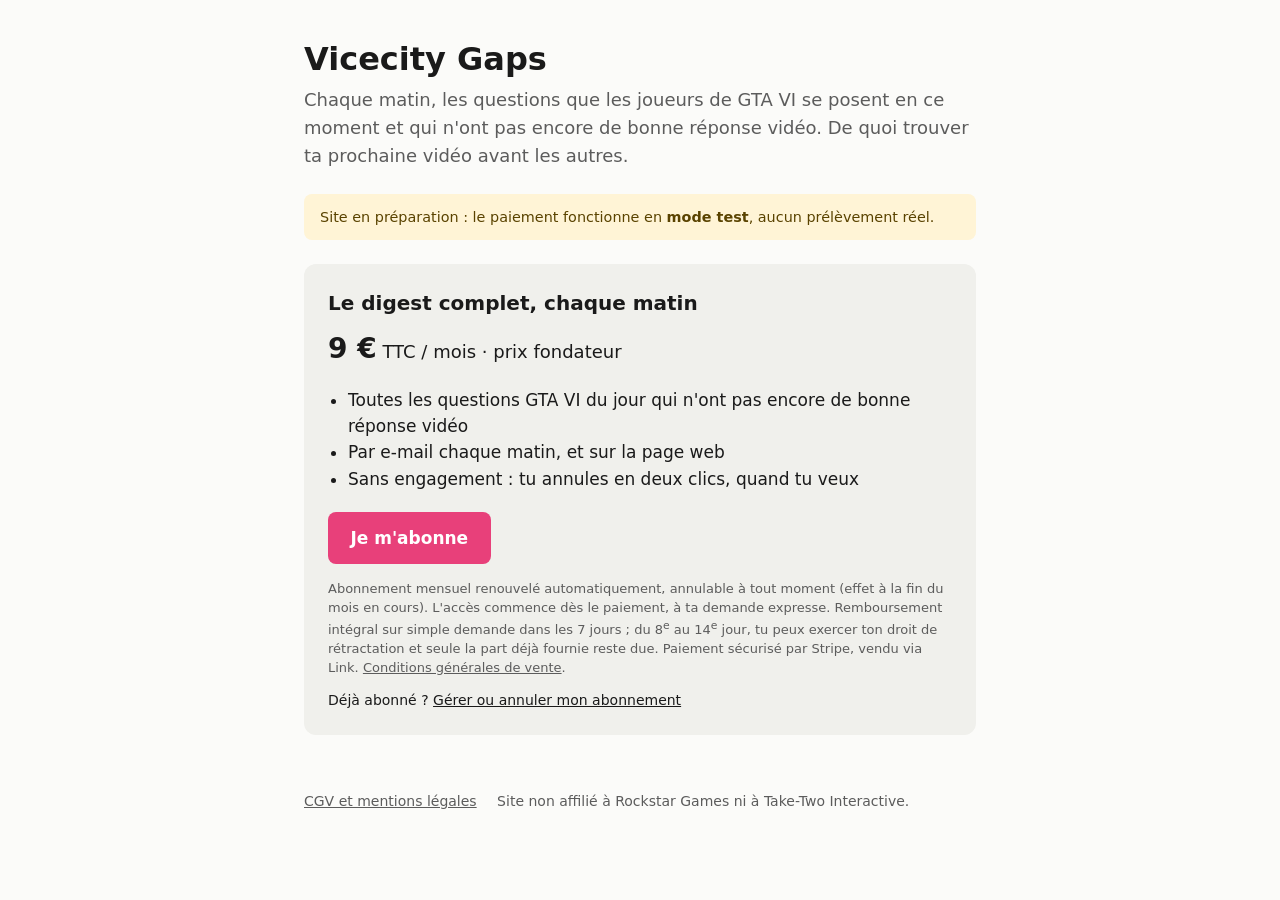
==== docs/index.html @ 2a0a2f89 "Site initial : page d'abonnement et CGV" ====
<!doctype html>
<html lang="fr">
<head>
  <meta charset="utf-8">
  <meta name="viewport" content="width=device-width, initial-scale=1">
  <title>Vicecity Gaps</title>
  <meta name="description" content="Chaque matin, les questions que les joueurs de GTA VI posent et qui n'ont pas encore de bonne réponse vidéo.">
  <link rel="stylesheet" href="style.css">
</head>
<body>
  <header>
    <h1>Vicecity Gaps</h1>
    <p class="lead">Chaque matin, les questions que les joueurs de GTA&nbsp;VI se posent en ce moment et qui n'ont pas encore de bonne réponse vidéo. De quoi trouver ta prochaine vidéo avant les autres.</p>
  </header>

  <main>
    <p class="banner">Site en préparation : le paiement fonctionne en <strong>mode test</strong>, aucun prélèvement réel.</p>

    <section class="card" aria-labelledby="sub-title">
      <h2 id="sub-title" style="margin-top:0">Le digest complet, chaque matin</h2>
      <p class="price"><strong>9&nbsp;€</strong> TTC / mois · prix fondateur</p>
      <ul>
        <li>Toutes les questions GTA&nbsp;VI du jour qui n'ont pas encore de bonne réponse vidéo</li>
        <li>Par e-mail chaque matin, et sur la page web</li>
        <li>Sans engagement : tu annules en deux clics, quand tu veux</li>
      </ul>

      <!-- MODE TEST : remplacer par le Payment Link live -->
      <a class="cta" href="https://buy.stripe.com/test_00w14n9B74Sp6Cu3BE8ww00" rel="noopener">Je m'abonne</a>

      <p class="legal">
        Abonnement mensuel renouvelé automatiquement, annulable à tout moment (effet à la fin du mois en cours).
        L'accès commence dès le paiement, à ta demande expresse.
        Remboursement intégral sur simple demande dans les 7&nbsp;jours ; du 8<sup>e</sup> au 14<sup>e</sup>&nbsp;jour,
        tu peux exercer ton droit de rétractation et seule la part déjà fournie reste due.
        Paiement sécurisé par Stripe, vendu via Link.
        <a href="cgv.html">Conditions générales de vente</a>.
      </p>

      <!-- MODE TEST : remplacer par le lien de connexion live du portail -->
      <p class="manage">Déjà abonné ? <a href="https://billing.stripe.com/p/login/test_00w14n9B74Sp6Cu3BE8ww00" rel="noopener">Gérer ou annuler mon abonnement</a></p>
    </section>
  </main>

  <footer>
    <a href="cgv.html">CGV et mentions légales</a>
    <span>Site non affilié à Rockstar Games ni à Take-Two Interactive.</span>
  </footer>
</body>
</html>
---- docs/style.css ----
:root {
  --bg: #fbfbf9;
  --fg: #1a1a1a;
  --muted: #5c5c5c;
  --card: #f0f0ec;
  --accent: #e8407a;
  --accent-fg: #ffffff;
  --warn-bg: #fff4d6;
  --warn-fg: #5a4300;
  color-scheme: light dark;
}
@media (prefers-color-scheme: dark) {
  :root {
    --bg: #141416;
    --fg: #f2f2f2;
    --muted: #a8a8ad;
    --card: #1f1f22;
    --warn-bg: #3a3012;
    --warn-fg: #f5e2a8;
  }
}
* { box-sizing: border-box; }
body {
  margin: 0;
  background: var(--bg);
  color: var(--fg);
  font: 17px/1.55 system-ui, -apple-system, "Segoe UI", Roboto, sans-serif;
}
main, header, footer { max-width: 44rem; margin: 0 auto; padding: 0 16px; }
header { padding-top: 2.5rem; }
h1 { font-size: 2rem; line-height: 1.2; margin: 0 0 .5rem; }
h2 { font-size: 1.25rem; margin: 2rem 0 .5rem; }
a { color: inherit; }
.lead { font-size: 1.125rem; color: var(--muted); margin: 0 0 1.5rem; }
.card { background: var(--card); border-radius: 12px; padding: 1.5rem; margin: 1.5rem 0; }
.price { margin: 0 0 1rem; font-size: 1.125rem; }
.price strong { font-size: 1.75rem; }
.card ul { margin: 0 0 1.25rem; padding-left: 1.25rem; }
.cta {
  display: inline-block;
  padding: .8rem 1.4rem;
  border-radius: 8px;
  background: var(--accent);
  color: var(--accent-fg);
  font-weight: 700;
  text-decoration: none;
}
.cta:focus-visible { outline: 3px solid var(--fg); outline-offset: 2px; }
.legal { margin: 1rem 0 0; font-size: .8125rem; line-height: 1.45; color: var(--muted); }
.manage { margin: .75rem 0 0; font-size: .875rem; }
.banner { background: var(--warn-bg); color: var(--warn-fg); border-radius: 8px; padding: .75rem 1rem; font-size: .9rem; }
.todo { background: var(--warn-bg); color: var(--warn-fg); padding: 0 .25em; border-radius: 3px; }
blockquote { margin: 1rem 0; padding: .75rem 1rem; border-left: 3px solid var(--muted); background: var(--card); }
footer { padding: 2rem 16px 3rem; font-size: .875rem; color: var(--muted); }
footer a { margin-right: 1rem; }
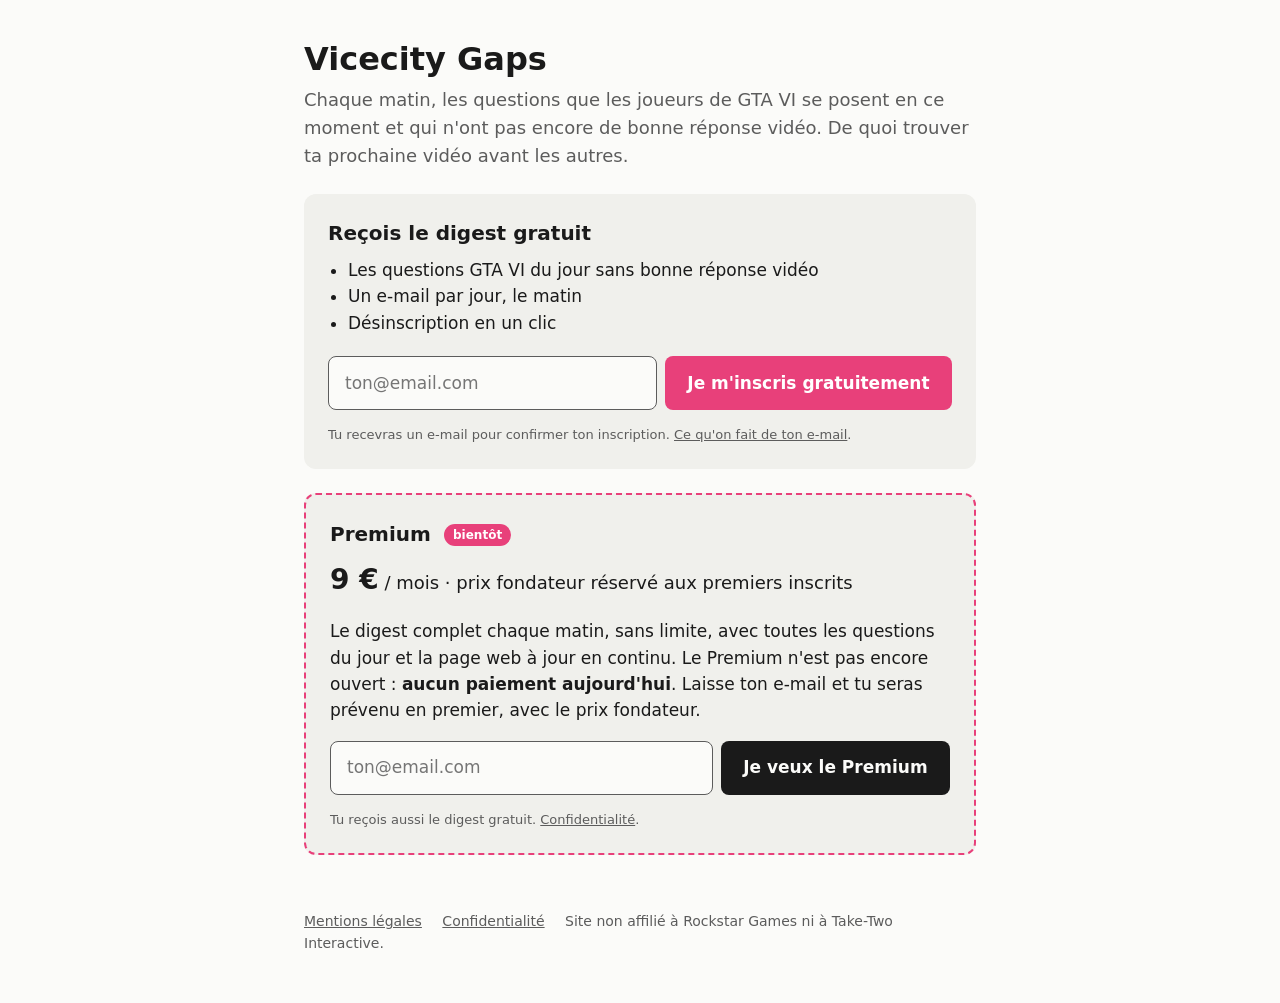
==== commit d43fa780: "Mode gratuit : inscription Buttondown, liste d'attente Premium, mentions légales et confidentialité" ====
--- a/docs/index.html
+++ b/docs/index.html
@@ -4,7 +4,9 @@
   <meta charset="utf-8">
   <meta name="viewport" content="width=device-width, initial-scale=1">
   <title>Vicecity Gaps</title>
-  <meta name="description" content="Chaque matin, les questions que les joueurs de GTA VI posent et qui n'ont pas encore de bonne réponse vidéo.">
+  <meta name="description" content="Chaque matin, les questions que les joueurs de GTA VI posent et qui n'ont pas encore de bonne réponse vidéo. Gratuit.">
+  <meta property="og:title" content="Vicecity Gaps">
+  <meta property="og:description" content="Chaque matin, les questions GTA VI qui n'ont pas encore de bonne réponse vidéo. Gratuit.">
   <link rel="stylesheet" href="style.css">
 </head>
 <body>
@@ -14,37 +16,80 @@
   </header>
 
   <main>
-    <p class="banner">Site en préparation : le paiement fonctionne en <strong>mode test</strong>, aucun prélèvement réel.</p>
+    <!--
+      Formulaires Buttondown : remplacer BUTTONDOWN_USERNAME par l'identifiant de la newsletter
+      (sed -i '' 's/BUTTONDOWN_USERNAME/<id>/g' docs/index.html).
+      Les tags src:… et camp:… viennent des paramètres utm_source / utm_campaign des liens d'ads (voir script en bas).
+    -->
+    <section class="card" aria-labelledby="free-title">
+      <h2 id="free-title" style="margin-top:0">Reçois le digest gratuit</h2>
+      <ul>
+        <li>Les questions GTA&nbsp;VI du jour sans bonne réponse vidéo</li>
+        <li>Un e-mail par jour, le matin</li>
+        <li>Désinscription en un clic</li>
+      </ul>
+      <form class="signup" action="https://buttondown.com/api/emails/embed-subscribe/BUTTONDOWN_USERNAME" method="post">
+        <label for="free-email" class="sr-only">Ton adresse e-mail</label>
+        <input id="free-email" type="email" name="email" required autocomplete="email" placeholder="ton@email.com">
+        <input type="hidden" name="tag" value="free">
+        <input type="hidden" name="embed" value="1">
+        <button class="cta" type="submit">Je m'inscris gratuitement</button>
+      </form>
+      <p class="legal">Tu recevras un e-mail pour confirmer ton inscription. <a href="confidentialite.html">Ce qu'on fait de ton e-mail</a>.</p>
+    </section>
 
-    <section class="card" aria-labelledby="sub-title">
-      <h2 id="sub-title" style="margin-top:0">Le digest complet, chaque matin</h2>
-      <p class="price"><strong>9&nbsp;€</strong> TTC / mois · prix fondateur</p>
-      <ul>
-        <li>Toutes les questions GTA&nbsp;VI du jour qui n'ont pas encore de bonne réponse vidéo</li>
-        <li>Par e-mail chaque matin, et sur la page web</li>
-        <li>Sans engagement : tu annules en deux clics, quand tu veux</li>
-      </ul>
-
-      <!-- MODE TEST : remplacer par le Payment Link live -->
-      <a class="cta" href="https://buy.stripe.com/test_00w14n9B74Sp6Cu3BE8ww00" rel="noopener">Je m'abonne</a>
-
-      <p class="legal">
-        Abonnement mensuel renouvelé automatiquement, annulable à tout moment (effet à la fin du mois en cours).
-        L'accès commence dès le paiement, à ta demande expresse.
-        Remboursement intégral sur simple demande dans les 7&nbsp;jours ; du 8<sup>e</sup> au 14<sup>e</sup>&nbsp;jour,
-        tu peux exercer ton droit de rétractation et seule la part déjà fournie reste due.
-        Paiement sécurisé par Stripe, vendu via Link.
-        <a href="cgv.html">Conditions générales de vente</a>.
-      </p>
-
-      <!-- MODE TEST : remplacer par le lien de connexion live du portail -->
-      <p class="manage">Déjà abonné ? <a href="https://billing.stripe.com/p/login/test_00w14n9B74Sp6Cu3BE8ww00" rel="noopener">Gérer ou annuler mon abonnement</a></p>
+    <section class="card card-premium" aria-labelledby="premium-title">
+      <h2 id="premium-title" style="margin-top:0">Premium <span class="pill">bientôt</span></h2>
+      <p class="price"><strong>9&nbsp;€</strong> / mois · prix fondateur réservé aux premiers inscrits</p>
+      <p>Le digest complet chaque matin, sans limite, avec toutes les questions du jour et la page web à jour en continu. Le Premium n'est pas encore ouvert : <strong>aucun paiement aujourd'hui</strong>. Laisse ton e-mail et tu seras prévenu en premier, avec le prix fondateur.</p>
+      <form class="signup" action="https://buttondown.com/api/emails/embed-subscribe/BUTTONDOWN_USERNAME" method="post">
+        <label for="premium-email" class="sr-only">Ton adresse e-mail</label>
+        <input id="premium-email" type="email" name="email" required autocomplete="email" placeholder="ton@email.com">
+        <input type="hidden" name="tag" value="premium-waitlist">
+        <input type="hidden" name="embed" value="1">
+        <button class="cta cta-secondary" type="submit">Je veux le Premium</button>
+      </form>
+      <p class="legal">Tu reçois aussi le digest gratuit. <a href="confidentialite.html">Confidentialité</a>.</p>
     </section>
   </main>
 
   <footer>
-    <a href="cgv.html">CGV et mentions légales</a>
+    <a href="mentions-legales.html">Mentions légales</a>
+    <a href="confidentialite.html">Confidentialité</a>
     <span>Site non affilié à Rockstar Games ni à Take-Two Interactive.</span>
   </footer>
+
+  <script>
+    // Attribution des ads sans cookie ni pixel : utm_source / utm_campaign → tags Buttondown.
+    (function () {
+      var clean = function (v) {
+        return String(v || "").toLowerCase().replace(/[^a-z0-9_-]/g, "").slice(0, 40);
+      };
+      var params = new URLSearchParams(window.location.search);
+      var src = clean(params.get("utm_source"));
+      var camp = clean(params.get("utm_campaign"));
+      try {
+        if (src || camp) {
+          sessionStorage.setItem("vg_utm", JSON.stringify({ src: src, camp: camp }));
+        } else {
+          var saved = JSON.parse(sessionStorage.getItem("vg_utm") || "{}");
+          src = saved.src || "";
+          camp = saved.camp || "";
+        }
+      } catch (e) { /* stockage indisponible : on garde les valeurs de l'URL */ }
+      var tags = [];
+      if (src) tags.push("src:" + src);
+      if (camp) tags.push("camp:" + camp);
+      document.querySelectorAll("form.signup").forEach(function (form) {
+        tags.forEach(function (tag) {
+          var input = document.createElement("input");
+          input.type = "hidden";
+          input.name = "tag";
+          input.value = tag;
+          form.appendChild(input);
+        });
+      });
+    })();
+  </script>
 </body>
 </html>
--- a/docs/style.css
+++ b/docs/style.css
@@ -53,3 +53,20 @@
 blockquote { margin: 1rem 0; padding: .75rem 1rem; border-left: 3px solid var(--muted); background: var(--card); }
 footer { padding: 2rem 16px 3rem; font-size: .875rem; color: var(--muted); }
 footer a { margin-right: 1rem; }
+.sr-only { position: absolute; width: 1px; height: 1px; padding: 0; margin: -1px; overflow: hidden; clip: rect(0 0 0 0); white-space: nowrap; border: 0; }
+.signup { display: flex; flex-wrap: wrap; gap: .5rem; margin: 0; }
+.signup input[type="email"] {
+  flex: 1 1 14rem;
+  min-width: 0;
+  padding: .8rem 1rem;
+  border: 1px solid var(--muted);
+  border-radius: 8px;
+  background: var(--bg);
+  color: var(--fg);
+  font: inherit;
+}
+.signup input[type="email"]:focus-visible { outline: 3px solid var(--accent); outline-offset: 1px; }
+.signup .cta { border: 0; cursor: pointer; font: inherit; font-weight: 700; }
+.cta-secondary { background: var(--fg); color: var(--bg); }
+.card-premium { border: 2px dashed var(--accent); }
+.pill { display: inline-block; margin-left: .4rem; padding: .1rem .55rem; border-radius: 999px; background: var(--accent); color: var(--accent-fg); font-size: .75rem; font-weight: 700; vertical-align: middle; }
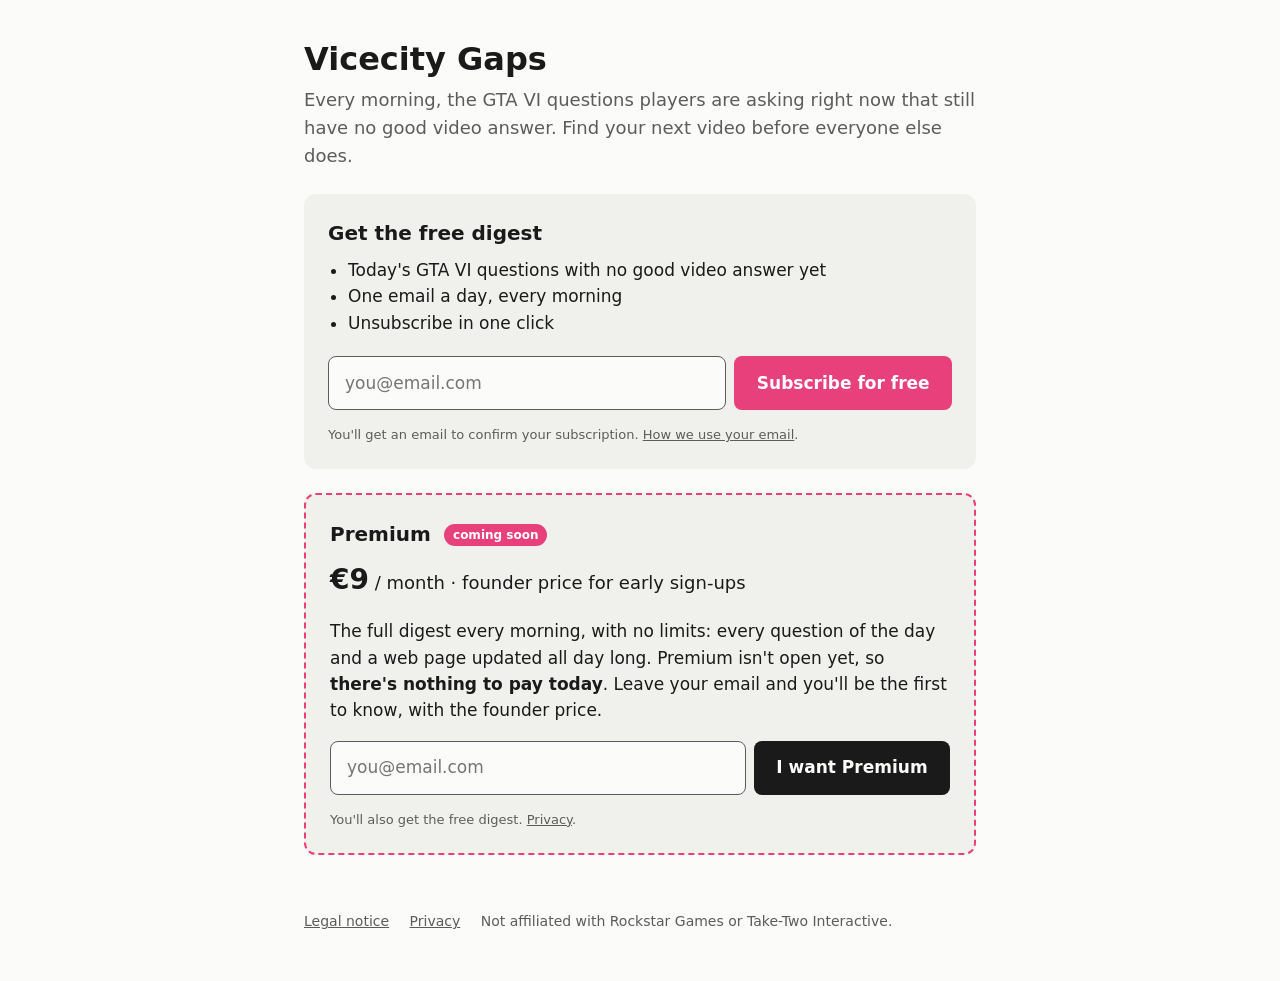
==== commit ca5debd0: "Translate the site to English (home, legal notice, privacy)" ====
--- a/docs/index.html
+++ b/docs/index.html
@@ -1,66 +1,65 @@
 <!doctype html>
-<html lang="fr">
+<html lang="en">
 <head>
   <meta charset="utf-8">
   <meta name="viewport" content="width=device-width, initial-scale=1">
   <title>Vicecity Gaps</title>
-  <meta name="description" content="Chaque matin, les questions que les joueurs de GTA VI posent et qui n'ont pas encore de bonne réponse vidéo. Gratuit.">
+  <meta name="description" content="Every morning, the GTA VI questions players are asking right now that still have no good video answer. Free.">
   <meta property="og:title" content="Vicecity Gaps">
-  <meta property="og:description" content="Chaque matin, les questions GTA VI qui n'ont pas encore de bonne réponse vidéo. Gratuit.">
+  <meta property="og:description" content="Every morning, the GTA VI questions that still have no good video answer. Free.">
   <link rel="stylesheet" href="style.css">
 </head>
 <body>
   <header>
     <h1>Vicecity Gaps</h1>
-    <p class="lead">Chaque matin, les questions que les joueurs de GTA&nbsp;VI se posent en ce moment et qui n'ont pas encore de bonne réponse vidéo. De quoi trouver ta prochaine vidéo avant les autres.</p>
+    <p class="lead">Every morning, the GTA&nbsp;VI questions players are asking right now that still have no good video answer. Find your next video before everyone else does.</p>
   </header>
 
   <main>
     <!--
-      Formulaires Buttondown : remplacer BUTTONDOWN_USERNAME par l'identifiant de la newsletter
-      (sed -i '' 's/BUTTONDOWN_USERNAME/<id>/g' docs/index.html).
-      Les tags src:… et camp:… viennent des paramètres utm_source / utm_campaign des liens d'ads (voir script en bas).
+      Buttondown forms (newsletter: vicecitygaps).
+      The src:… and camp:… tags come from the utm_source / utm_campaign parameters of ad links (see the script at the bottom).
     -->
     <section class="card" aria-labelledby="free-title">
-      <h2 id="free-title" style="margin-top:0">Reçois le digest gratuit</h2>
+      <h2 id="free-title" style="margin-top:0">Get the free digest</h2>
       <ul>
-        <li>Les questions GTA&nbsp;VI du jour sans bonne réponse vidéo</li>
-        <li>Un e-mail par jour, le matin</li>
-        <li>Désinscription en un clic</li>
+        <li>Today's GTA&nbsp;VI questions with no good video answer yet</li>
+        <li>One email a day, every morning</li>
+        <li>Unsubscribe in one click</li>
       </ul>
-      <form class="signup" action="https://buttondown.com/api/emails/embed-subscribe/BUTTONDOWN_USERNAME" method="post">
-        <label for="free-email" class="sr-only">Ton adresse e-mail</label>
-        <input id="free-email" type="email" name="email" required autocomplete="email" placeholder="ton@email.com">
+      <form class="signup" action="https://buttondown.com/api/emails/embed-subscribe/vicecitygaps" method="post">
+        <label for="free-email" class="sr-only">Your email address</label>
+        <input id="free-email" type="email" name="email" required autocomplete="email" placeholder="you@email.com">
         <input type="hidden" name="tag" value="free">
         <input type="hidden" name="embed" value="1">
-        <button class="cta" type="submit">Je m'inscris gratuitement</button>
+        <button class="cta" type="submit">Subscribe for free</button>
       </form>
-      <p class="legal">Tu recevras un e-mail pour confirmer ton inscription. <a href="confidentialite.html">Ce qu'on fait de ton e-mail</a>.</p>
+      <p class="legal">You'll get an email to confirm your subscription. <a href="privacy.html">How we use your email</a>.</p>
     </section>
 
     <section class="card card-premium" aria-labelledby="premium-title">
-      <h2 id="premium-title" style="margin-top:0">Premium <span class="pill">bientôt</span></h2>
-      <p class="price"><strong>9&nbsp;€</strong> / mois · prix fondateur réservé aux premiers inscrits</p>
-      <p>Le digest complet chaque matin, sans limite, avec toutes les questions du jour et la page web à jour en continu. Le Premium n'est pas encore ouvert : <strong>aucun paiement aujourd'hui</strong>. Laisse ton e-mail et tu seras prévenu en premier, avec le prix fondateur.</p>
-      <form class="signup" action="https://buttondown.com/api/emails/embed-subscribe/BUTTONDOWN_USERNAME" method="post">
-        <label for="premium-email" class="sr-only">Ton adresse e-mail</label>
-        <input id="premium-email" type="email" name="email" required autocomplete="email" placeholder="ton@email.com">
+      <h2 id="premium-title" style="margin-top:0">Premium <span class="pill">coming soon</span></h2>
+      <p class="price"><strong>€9</strong> / month · founder price for early sign-ups</p>
+      <p>The full digest every morning, with no limits: every question of the day and a web page updated all day long. Premium isn't open yet, so <strong>there's nothing to pay today</strong>. Leave your email and you'll be the first to know, with the founder price.</p>
+      <form class="signup" action="https://buttondown.com/api/emails/embed-subscribe/vicecitygaps" method="post">
+        <label for="premium-email" class="sr-only">Your email address</label>
+        <input id="premium-email" type="email" name="email" required autocomplete="email" placeholder="you@email.com">
         <input type="hidden" name="tag" value="premium-waitlist">
         <input type="hidden" name="embed" value="1">
-        <button class="cta cta-secondary" type="submit">Je veux le Premium</button>
+        <button class="cta cta-secondary" type="submit">I want Premium</button>
       </form>
-      <p class="legal">Tu reçois aussi le digest gratuit. <a href="confidentialite.html">Confidentialité</a>.</p>
+      <p class="legal">You'll also get the free digest. <a href="privacy.html">Privacy</a>.</p>
     </section>
   </main>
 
   <footer>
-    <a href="mentions-legales.html">Mentions légales</a>
-    <a href="confidentialite.html">Confidentialité</a>
-    <span>Site non affilié à Rockstar Games ni à Take-Two Interactive.</span>
+    <a href="legal.html">Legal notice</a>
+    <a href="privacy.html">Privacy</a>
+    <span>Not affiliated with Rockstar Games or Take-Two Interactive.</span>
   </footer>
 
   <script>
-    // Attribution des ads sans cookie ni pixel : utm_source / utm_campaign → tags Buttondown.
+    // Ad attribution without cookies or pixels: utm_source / utm_campaign → Buttondown tags.
     (function () {
       var clean = function (v) {
         return String(v || "").toLowerCase().replace(/[^a-z0-9_-]/g, "").slice(0, 40);
@@ -76,7 +75,7 @@
           src = saved.src || "";
           camp = saved.camp || "";
         }
-      } catch (e) { /* stockage indisponible : on garde les valeurs de l'URL */ }
+      } catch (e) { /* storage unavailable: keep the values from the URL */ }
       var tags = [];
       if (src) tags.push("src:" + src);
       if (camp) tags.push("camp:" + camp);
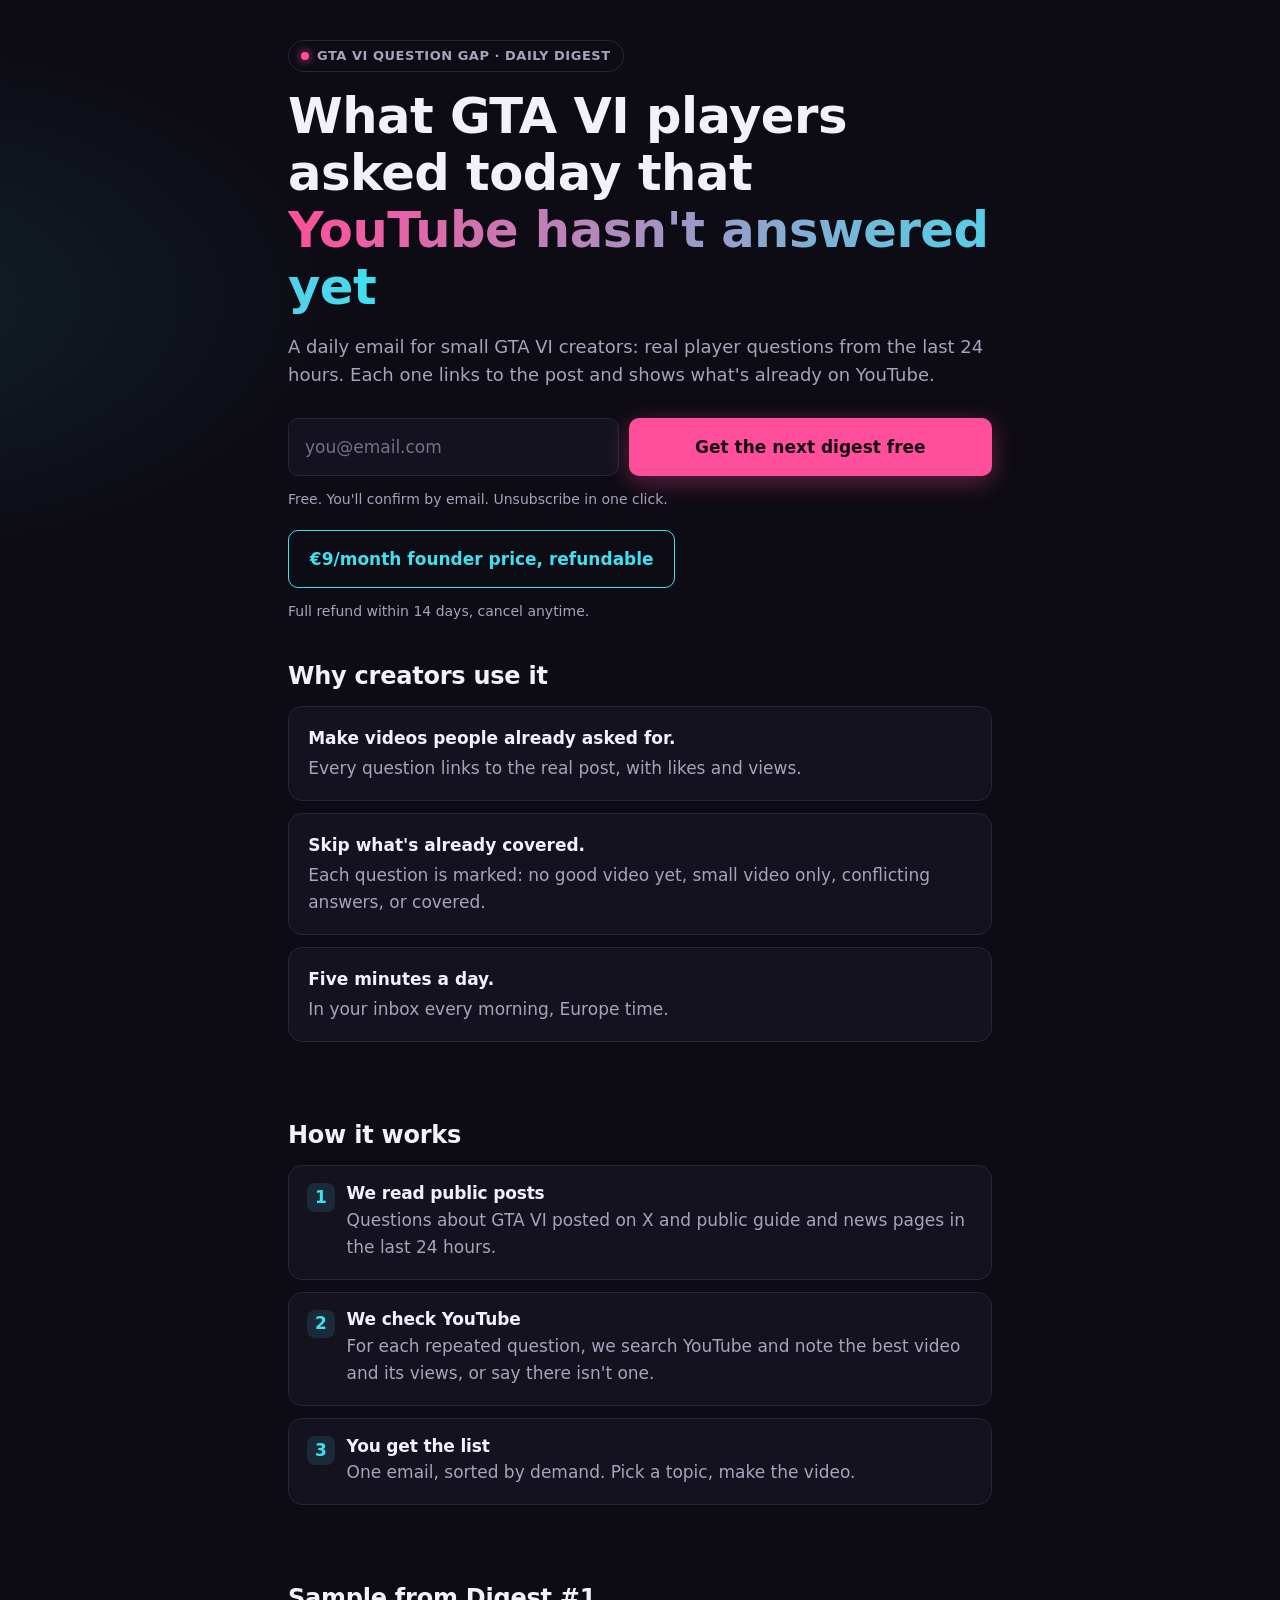
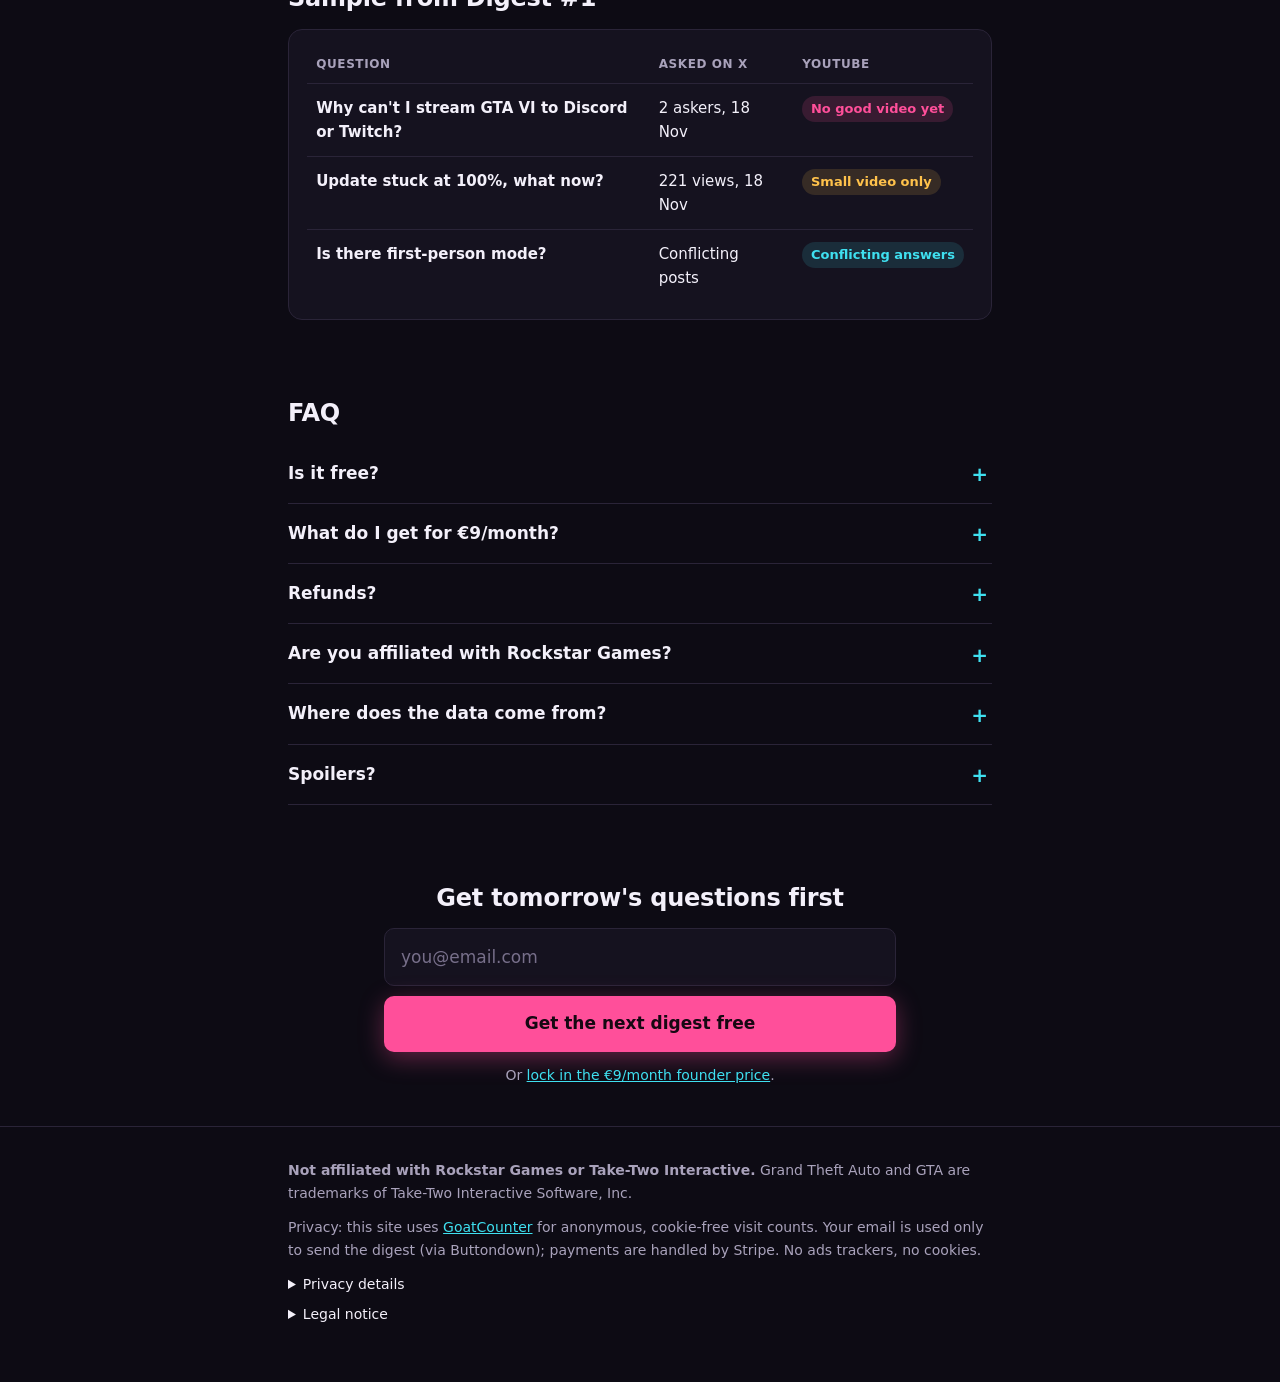
==== commit 6ef6c4c8: "GTA VI Question Gap landing: single page, sample digest renderer, GoatCounter events, UTM passthroug" ====
--- a/docs/index.html
+++ b/docs/index.html
@@ -3,90 +3,271 @@
 <head>
   <meta charset="utf-8">
   <meta name="viewport" content="width=device-width, initial-scale=1">
-  <title>Vicecity Gaps</title>
-  <meta name="description" content="Every morning, the GTA VI questions players are asking right now that still have no good video answer. Free.">
-  <meta property="og:title" content="Vicecity Gaps">
-  <meta property="og:description" content="Every morning, the GTA VI questions that still have no good video answer. Free.">
-  <link rel="stylesheet" href="style.css">
+  <title>GTA VI Question Gap: what players asked today that YouTube hasn't answered</title>
+  <meta name="description" content="A daily email for small GTA VI creators: real player questions from the last 24 hours, each with what's already on YouTube. Get the next digest free.">
+  <link rel="canonical" href="https://navidemad.github.io/vicecity-gaps/">
+  <meta name="theme-color" content="#0d0b14">
+  <link rel="icon" href="favicon.svg" type="image/svg+xml">
+
+  <meta property="og:type" content="website">
+  <meta property="og:site_name" content="GTA VI Question Gap">
+  <meta property="og:url" content="https://navidemad.github.io/vicecity-gaps/">
+  <meta property="og:title" content="What GTA VI players asked today that YouTube hasn't answered yet">
+  <meta property="og:description" content="A daily email for small GTA VI creators: real player questions from the last 24 hours, each with what's already on YouTube.">
+  <meta name="twitter:card" content="summary">
+  <meta name="twitter:title" content="What GTA VI players asked today that YouTube hasn't answered yet">
+  <meta name="twitter:description" content="A daily email for small GTA VI creators: real player questions from the last 24 hours, each with what's already on YouTube.">
+
+  <style>
+    :root {
+      --bg: #0d0b14;
+      --bg-2: #15121f;
+      --line: #2a2438;
+      --fg: #f3f0fa;
+      --muted: #a9a2bb;
+      --pink: #ff4f9a;
+      --cyan: #3fe0f0;
+      --amber: #ffc24b;
+      --green: #5be49b;
+      --radius: 14px;
+      color-scheme: dark;
+    }
+    *, *::before, *::after { box-sizing: border-box; }
+    html { -webkit-text-size-adjust: 100%; }
+    body {
+      margin: 0;
+      background:
+        radial-gradient(60rem 30rem at 85% -10%, rgba(255, 79, 154, .16), transparent 60%),
+        radial-gradient(50rem 28rem at -10% 10%, rgba(63, 224, 240, .10), transparent 60%),
+        var(--bg);
+      color: var(--fg);
+      font: 17px/1.6 system-ui, -apple-system, "Segoe UI", Roboto, "Helvetica Neue", Arial, sans-serif;
+    }
+    a { color: var(--cyan); }
+    .wrap { max-width: 46rem; margin: 0 auto; padding: 0 16px; }
+    section { padding: 2.5rem 0; }
+    h1, h2, h3 { line-height: 1.15; letter-spacing: -.01em; }
+    h2 { font-size: 1.5rem; margin: 0 0 1rem; }
+    .eyebrow {
+      display: inline-flex; align-items: center; gap: .5rem;
+      margin: 2.5rem 0 1rem; padding: .3rem .75rem;
+      border: 1px solid var(--line); border-radius: 999px;
+      color: var(--muted); font-size: .8125rem; font-weight: 600; letter-spacing: .04em; text-transform: uppercase;
+    }
+    .eyebrow::before { content: ""; width: .5rem; height: .5rem; border-radius: 50%; background: var(--pink); box-shadow: 0 0 10px var(--pink); }
+    h1 { font-size: clamp(2rem, 7vw, 3.1rem); margin: 0 0 1rem; }
+    h1 .hl { background: linear-gradient(90deg, var(--pink), var(--cyan)); -webkit-background-clip: text; background-clip: text; color: transparent; }
+    .sub { color: var(--muted); font-size: 1.125rem; margin: 0 0 1.75rem; }
+
+    .signup { display: flex; flex-wrap: wrap; gap: .6rem; margin: 0 0 .75rem; }
+    .signup input {
+      flex: 1 1 15rem; min-width: 0; padding: .9rem 1rem;
+      border: 1px solid var(--line); border-radius: 10px;
+      background: var(--bg-2); color: var(--fg); font: inherit;
+    }
+    .signup input::placeholder { color: #776f8a; }
+    .signup input:focus-visible, .btn:focus-visible, summary:focus-visible { outline: 3px solid var(--cyan); outline-offset: 2px; }
+    .btn {
+      display: inline-flex; justify-content: center; align-items: center;
+      padding: .9rem 1.3rem; border: 0; border-radius: 10px;
+      font: inherit; font-weight: 700; text-decoration: none; cursor: pointer;
+    }
+    .btn-primary { flex: 1 1 auto; background: var(--pink); color: #160812; box-shadow: 0 6px 24px rgba(255, 79, 154, .35); }
+    .btn-primary:hover { filter: brightness(1.08); }
+    .btn-secondary { border: 1px solid var(--cyan); color: var(--cyan); background: transparent; }
+    .btn-secondary:hover { background: rgba(63, 224, 240, .08); }
+    .fine { color: var(--muted); font-size: .875rem; margin: 0; }
+    .founder { display: flex; flex-wrap: wrap; align-items: center; gap: .75rem 1rem; margin-top: 1.25rem; }
+
+    .benefits { display: grid; gap: .75rem; padding: 0; margin: 0; list-style: none; }
+    .benefits li, .steps li {
+      background: var(--bg-2); border: 1px solid var(--line); border-radius: var(--radius); padding: 1.1rem 1.2rem;
+    }
+    .benefits strong { display: block; margin-bottom: .2rem; font-size: 1.0625rem; }
+    .benefits span, .steps p { color: var(--muted); }
+    .steps { display: grid; gap: .75rem; padding: 0; margin: 0; list-style: none; counter-reset: step; }
+    .steps li { counter-increment: step; position: relative; padding-left: 3.6rem; }
+    .steps li::before {
+      content: counter(step); position: absolute; left: 1.1rem; top: 1.05rem;
+      width: 1.8rem; height: 1.8rem; display: grid; place-items: center;
+      border-radius: 8px; background: rgba(63, 224, 240, .12); color: var(--cyan); font-weight: 800;
+    }
+    .steps h3 { margin: 0 0 .2rem; font-size: 1.0625rem; }
+    .steps p { margin: 0; }
+
+    .digest { background: var(--bg-2); border: 1px solid var(--line); border-radius: var(--radius); padding: 1.1rem; }
+    .digest p, .digest ul, .digest ol { color: var(--muted); }
+    .table-wrap { overflow-x: auto; }
+    table { width: 100%; border-collapse: collapse; font-size: .9375rem; }
+    th { text-align: left; color: var(--muted); font-size: .75rem; letter-spacing: .05em; text-transform: uppercase; padding: .5rem .6rem; border-bottom: 1px solid var(--line); }
+    td { padding: .75rem .6rem; border-bottom: 1px solid var(--line); vertical-align: top; }
+    tr:last-child td { border-bottom: 0; }
+    td:first-child { font-weight: 600; }
+    .status { display: inline-block; padding: .15rem .55rem; border-radius: 999px; font-size: .8125rem; font-weight: 700; white-space: nowrap; }
+    .status-none { background: rgba(255, 79, 154, .15); color: var(--pink); }
+    .status-weak { background: rgba(255, 194, 75, .14); color: var(--amber); }
+    .status-conflict { background: rgba(63, 224, 240, .13); color: var(--cyan); }
+    .status-covered { background: rgba(91, 228, 155, .13); color: var(--green); }
+    @media (max-width: 560px) {
+      thead { display: none; }
+      table, tbody, tr, td { display: block; width: 100%; }
+      tr { padding: .6rem 0; border-bottom: 1px solid var(--line); }
+      tr:last-child { border-bottom: 0; }
+      td { border: 0; padding: .2rem 0; }
+      td:not(:first-child)::before { content: attr(data-label) ": "; color: var(--muted); font-size: .8125rem; }
+    }
+
+    details.faq { border-bottom: 1px solid var(--line); }
+    details.faq summary { cursor: pointer; padding: 1rem 2rem 1rem 0; font-weight: 600; list-style: none; position: relative; }
+    details.faq summary::-webkit-details-marker { display: none; }
+    details.faq summary::after { content: "+"; position: absolute; right: .25rem; top: .9rem; color: var(--cyan); font-size: 1.25rem; }
+    details.faq[open] summary::after { content: "−"; }
+    details.faq p { margin: 0 0 1rem; color: var(--muted); }
+
+    .cta-band { text-align: center; }
+    .cta-band .signup { max-width: 32rem; margin: 0 auto .75rem; }
+
+    footer { border-top: 1px solid var(--line); padding: 2rem 0 3rem; color: var(--muted); font-size: .875rem; }
+    footer p { margin: 0 0 .75rem; }
+    footer details { margin: .5rem 0; }
+    footer summary { cursor: pointer; color: var(--fg); }
+    .todo { color: var(--amber); }
+  </style>
+
+  <!-- GoatCounter: cookieless analytics. Site code "vicecitygaps" must exist on goatcounter.com (see README). -->
+  <script data-goatcounter="https://vicecitygaps.goatcounter.com/count" async src="https://gc.zgo.at/count.js"></script>
 </head>
 <body>
-  <header>
-    <h1>Vicecity Gaps</h1>
-    <p class="lead">Every morning, the GTA&nbsp;VI questions players are asking right now that still have no good video answer. Find your next video before everyone else does.</p>
-  </header>
-
-  <main>
-    <!--
-      Buttondown forms (newsletter: vicecitygaps).
-      The src:… and camp:… tags come from the utm_source / utm_campaign parameters of ad links (see the script at the bottom).
-    -->
-    <section class="card" aria-labelledby="free-title">
-      <h2 id="free-title" style="margin-top:0">Get the free digest</h2>
-      <ul>
-        <li>Today's GTA&nbsp;VI questions with no good video answer yet</li>
-        <li>One email a day, every morning</li>
-        <li>Unsubscribe in one click</li>
-      </ul>
-      <form class="signup" action="https://buttondown.com/api/emails/embed-subscribe/vicecitygaps" method="post">
-        <label for="free-email" class="sr-only">Your email address</label>
-        <input id="free-email" type="email" name="email" required autocomplete="email" placeholder="you@email.com">
+  <main class="wrap">
+    <header>
+      <p class="eyebrow">GTA VI Question Gap · daily digest</p>
+      <h1>What GTA&nbsp;VI players asked today that <span class="hl">YouTube hasn't answered yet</span></h1>
+      <p class="sub">A daily email for small GTA&nbsp;VI creators: real player questions from the last 24 hours. Each one links to the post and shows what's already on YouTube.</p>
+
+      <form class="signup" id="signup" action="https://buttondown.com/api/emails/embed-subscribe/vicecitygaps" method="post">
+        <label for="email" class="sr-only">Your email address</label>
+        <input id="email" type="email" name="email" required autocomplete="email" placeholder="you@email.com">
         <input type="hidden" name="tag" value="free">
         <input type="hidden" name="embed" value="1">
-        <button class="cta" type="submit">Subscribe for free</button>
+        <button class="btn btn-primary" type="submit">Get the next digest free</button>
       </form>
-      <p class="legal">You'll get an email to confirm your subscription. <a href="privacy.html">How we use your email</a>.</p>
-    </section>
-
-    <section class="card card-premium" aria-labelledby="premium-title">
-      <h2 id="premium-title" style="margin-top:0">Premium <span class="pill">coming soon</span></h2>
-      <p class="price"><strong>€9</strong> / month · founder price for early sign-ups</p>
-      <p>The full digest every morning, with no limits: every question of the day and a web page updated all day long. Premium isn't open yet, so <strong>there's nothing to pay today</strong>. Leave your email and you'll be the first to know, with the founder price.</p>
+      <p class="fine">Free. You'll confirm by email. Unsubscribe in one click.</p>
+
+      <div class="founder">
+        <!-- Stripe Payment Link: replace with the LIVE link before running ads (see README). -->
+        <a class="btn btn-secondary" id="founder-cta" data-stripe-link href="https://buy.stripe.com/test_00w14n9B74Sp6Cu3BE8ww00" rel="noopener">€9/month founder price, refundable</a>
+        <span class="fine">Full refund within 14 days, cancel anytime.</span>
+      </div>
+    </header>
+
+    <section aria-labelledby="why">
+      <h2 id="why">Why creators use it</h2>
+      <ul class="benefits">
+        <li><strong>Make videos people already asked for.</strong><span>Every question links to the real post, with likes and views.</span></li>
+        <li><strong>Skip what's already covered.</strong><span>Each question is marked: no good video yet, small video only, conflicting answers, or covered.</span></li>
+        <li><strong>Five minutes a day.</strong><span>In your inbox every morning, Europe time.</span></li>
+      </ul>
+    </section>
+
+    <section aria-labelledby="how">
+      <h2 id="how">How it works</h2>
+      <ol class="steps">
+        <li><h3>We read public posts</h3><p>Questions about GTA&nbsp;VI posted on X and public guide and news pages in the last 24 hours.</p></li>
+        <li><h3>We check YouTube</h3><p>For each repeated question, we search YouTube and note the best video and its views, or say there isn't one.</p></li>
+        <li><h3>You get the list</h3><p>One email, sorted by demand. Pick a topic, make the video.</p></li>
+      </ol>
+    </section>
+
+    <section aria-labelledby="sample">
+      <h2 id="sample">Sample from Digest #1</h2>
+      <div class="digest">
+<!-- digest:start -->
+<div class="table-wrap"><table><thead><tr><th scope="col">Question</th><th scope="col">Asked on X</th><th scope="col">YouTube</th></tr></thead><tbody><tr><td data-label="Question">Why can&#x27;t I stream GTA VI to Discord or Twitch?</td><td data-label="Asked on X">2 askers, 18 Nov</td><td data-label="YouTube"><span class="status status-none">No good video yet</span></td></tr><tr><td data-label="Question">Update stuck at 100%, what now?</td><td data-label="Asked on X">221 views, 18 Nov</td><td data-label="YouTube"><span class="status status-weak">Small video only</span></td></tr><tr><td data-label="Question">Is there first-person mode?</td><td data-label="Asked on X">Conflicting posts</td><td data-label="YouTube"><span class="status status-conflict">Conflicting answers</span></td></tr></tbody></table></div>
+<!-- digest:end -->
+      </div>
+    </section>
+
+    <section aria-labelledby="faq">
+      <h2 id="faq">FAQ</h2>
+      <details class="faq"><summary>Is it free?</summary><p>The next two digests are free. The founder price is for the daily digest after that.</p></details>
+      <details class="faq"><summary>What do I get for €9/month?</summary><p>The full daily digest from Monday 23 Nov, at €9/month for as long as you stay subscribed. If the daily digest doesn't launch, every founder gets a full refund automatically.</p></details>
+      <details class="faq"><summary>Refunds?</summary><p>Ask within 14 days of any payment and you get it all back, no questions. Cancel anytime from the link in your receipt.</p></details>
+      <details class="faq"><summary>Are you affiliated with Rockstar Games?</summary><p>No. This is an independent project, not affiliated with, endorsed or sponsored by Rockstar Games or Take-Two Interactive. Grand Theft Auto and GTA are their trademarks.</p></details>
+      <details class="faq"><summary>Where does the data come from?</summary><p>Public X posts, public YouTube search results, and public guide and news sites. No private messages, no logins, no personal data beyond your email.</p></details>
+      <details class="faq"><summary>Spoilers?</summary><p>Questions are written spoiler-light. Story questions are marked.</p></details>
+    </section>
+
+    <section class="cta-band" aria-labelledby="cta-again">
+      <h2 id="cta-again">Get tomorrow's questions first</h2>
       <form class="signup" action="https://buttondown.com/api/emails/embed-subscribe/vicecitygaps" method="post">
-        <label for="premium-email" class="sr-only">Your email address</label>
-        <input id="premium-email" type="email" name="email" required autocomplete="email" placeholder="you@email.com">
-        <input type="hidden" name="tag" value="premium-waitlist">
+        <label for="email-2" class="sr-only">Your email address</label>
+        <input id="email-2" type="email" name="email" required autocomplete="email" placeholder="you@email.com">
+        <input type="hidden" name="tag" value="free">
         <input type="hidden" name="embed" value="1">
-        <button class="cta cta-secondary" type="submit">I want Premium</button>
+        <button class="btn btn-primary" type="submit">Get the next digest free</button>
       </form>
-      <p class="legal">You'll also get the free digest. <a href="privacy.html">Privacy</a>.</p>
+      <p class="fine">Or <a href="https://buy.stripe.com/test_00w14n9B74Sp6Cu3BE8ww00" data-stripe-link rel="noopener">lock in the €9/month founder price</a>.</p>
     </section>
   </main>
 
   <footer>
-    <a href="legal.html">Legal notice</a>
-    <a href="privacy.html">Privacy</a>
-    <span>Not affiliated with Rockstar Games or Take-Two Interactive.</span>
+    <div class="wrap">
+      <p><strong>Not affiliated with Rockstar Games or Take-Two Interactive.</strong> Grand Theft Auto and GTA are trademarks of Take-Two Interactive Software, Inc.</p>
+      <p id="privacy">Privacy: this site uses <a href="https://www.goatcounter.com" rel="noopener">GoatCounter</a> for anonymous, cookie-free visit counts. Your email is used only to send the digest (via Buttondown); payments are handled by Stripe. No ads trackers, no cookies.</p>
+      <details>
+        <summary>Privacy details</summary>
+        <p>Data collected: your email address (to send the digest, legal basis: your consent, confirmed by email), the ad campaign that brought you here (from the link you clicked, to measure which ads work), and anonymous page and click counts. Processors: Buttondown LLC (email, United States), Stripe (payments), GoatCounter (analytics, no cookies, no personal data). We keep your email until you unsubscribe. To access or delete your data, write to <span class="todo">[contact email]</span>. You can complain to the CNIL (cnil.fr) or your local data protection authority.</p>
+      </details>
+      <details>
+        <summary>Legal notice</summary>
+        <p>Publisher: Navid EMAD, entrepreneur individuel (EI), French micro-entreprise. SIREN <span class="todo">[to complete]</span>. Address <span class="todo">[to complete]</span>. Contact <span class="todo">[contact email]</span>. Publication director: Navid EMAD. Hosting: GitHub, Inc. (GitHub Pages), 88 Colin P. Kelly Jr. Street, San Francisco, CA 94107, United States.</p>
+      </details>
+    </div>
   </footer>
 
+  <style>.sr-only{position:absolute;width:1px;height:1px;padding:0;margin:-1px;overflow:hidden;clip:rect(0 0 0 0);white-space:nowrap;border:0}</style>
   <script>
-    // Ad attribution without cookies or pixels: utm_source / utm_campaign → Buttondown tags.
+    // UTM passthrough + GoatCounter events. No cookies; sessionStorage only keeps UTMs across reloads.
     (function () {
-      var clean = function (v) {
-        return String(v || "").toLowerCase().replace(/[^a-z0-9_-]/g, "").slice(0, 40);
-      };
-      var params = new URLSearchParams(window.location.search);
-      var src = clean(params.get("utm_source"));
-      var camp = clean(params.get("utm_campaign"));
+      var KEYS = ["utm_source", "utm_medium", "utm_campaign", "utm_term", "utm_content"];
+      var clean = function (v) { return String(v || "").replace(/[^A-Za-z0-9_-]/g, "").slice(0, 100); };
+      var params = new URLSearchParams(location.search);
+      var utm = {};
+      KEYS.forEach(function (k) { var v = clean(params.get(k)); if (v) utm[k] = v; });
       try {
-        if (src || camp) {
-          sessionStorage.setItem("vg_utm", JSON.stringify({ src: src, camp: camp }));
-        } else {
-          var saved = JSON.parse(sessionStorage.getItem("vg_utm") || "{}");
-          src = saved.src || "";
-          camp = saved.camp || "";
+        if (Object.keys(utm).length) sessionStorage.setItem("qg_utm", JSON.stringify(utm));
+        else utm = JSON.parse(sessionStorage.getItem("qg_utm") || "{}");
+      } catch (e) { /* storage blocked: use URL values only */ }
+
+      var source = (utm.utm_source || "direct").toLowerCase();
+      var campaign = (utm.utm_campaign || "").toLowerCase();
+      var label = campaign ? source + "/" + campaign : source;
+
+      function track(name, title) {
+        var gc = window.goatcounter;
+        if (gc && typeof gc.count === "function") {
+          gc.count({ path: name, title: title, event: true, referrer: label });
         }
-      } catch (e) { /* storage unavailable: keep the values from the URL */ }
-      var tags = [];
-      if (src) tags.push("src:" + src);
-      if (camp) tags.push("camp:" + camp);
+      }
+
+      // Stripe Payment Links accept utm_* and client_reference_id (letters, digits, - and _).
+      document.querySelectorAll("[data-stripe-link]").forEach(function (a) {
+        var url = new URL(a.href);
+        KEYS.forEach(function (k) { if (utm[k]) url.searchParams.set(k, utm[k]); });
+        url.searchParams.set("client_reference_id", clean(label.replace("/", "__")) || "direct");
+        a.href = url.toString();
+        a.addEventListener("click", function () { track("click-stripe-founder", "Founder €9/month (Stripe)"); });
+      });
+
+      // Buttondown: attach source/campaign tags and count the submit (sent with sendBeacon).
       document.querySelectorAll("form.signup").forEach(function (form) {
-        tags.forEach(function (tag) {
+        [source !== "direct" ? "src:" + source : "", campaign ? "camp:" + campaign : ""].forEach(function (tag) {
+          if (!tag) return;
           var input = document.createElement("input");
-          input.type = "hidden";
-          input.name = "tag";
-          input.value = tag;
+          input.type = "hidden"; input.name = "tag"; input.value = tag;
           form.appendChild(input);
         });
+        form.addEventListener("submit", function () { track("signup-submit", "Free digest sign-up"); });
       });
     })();
   </script>
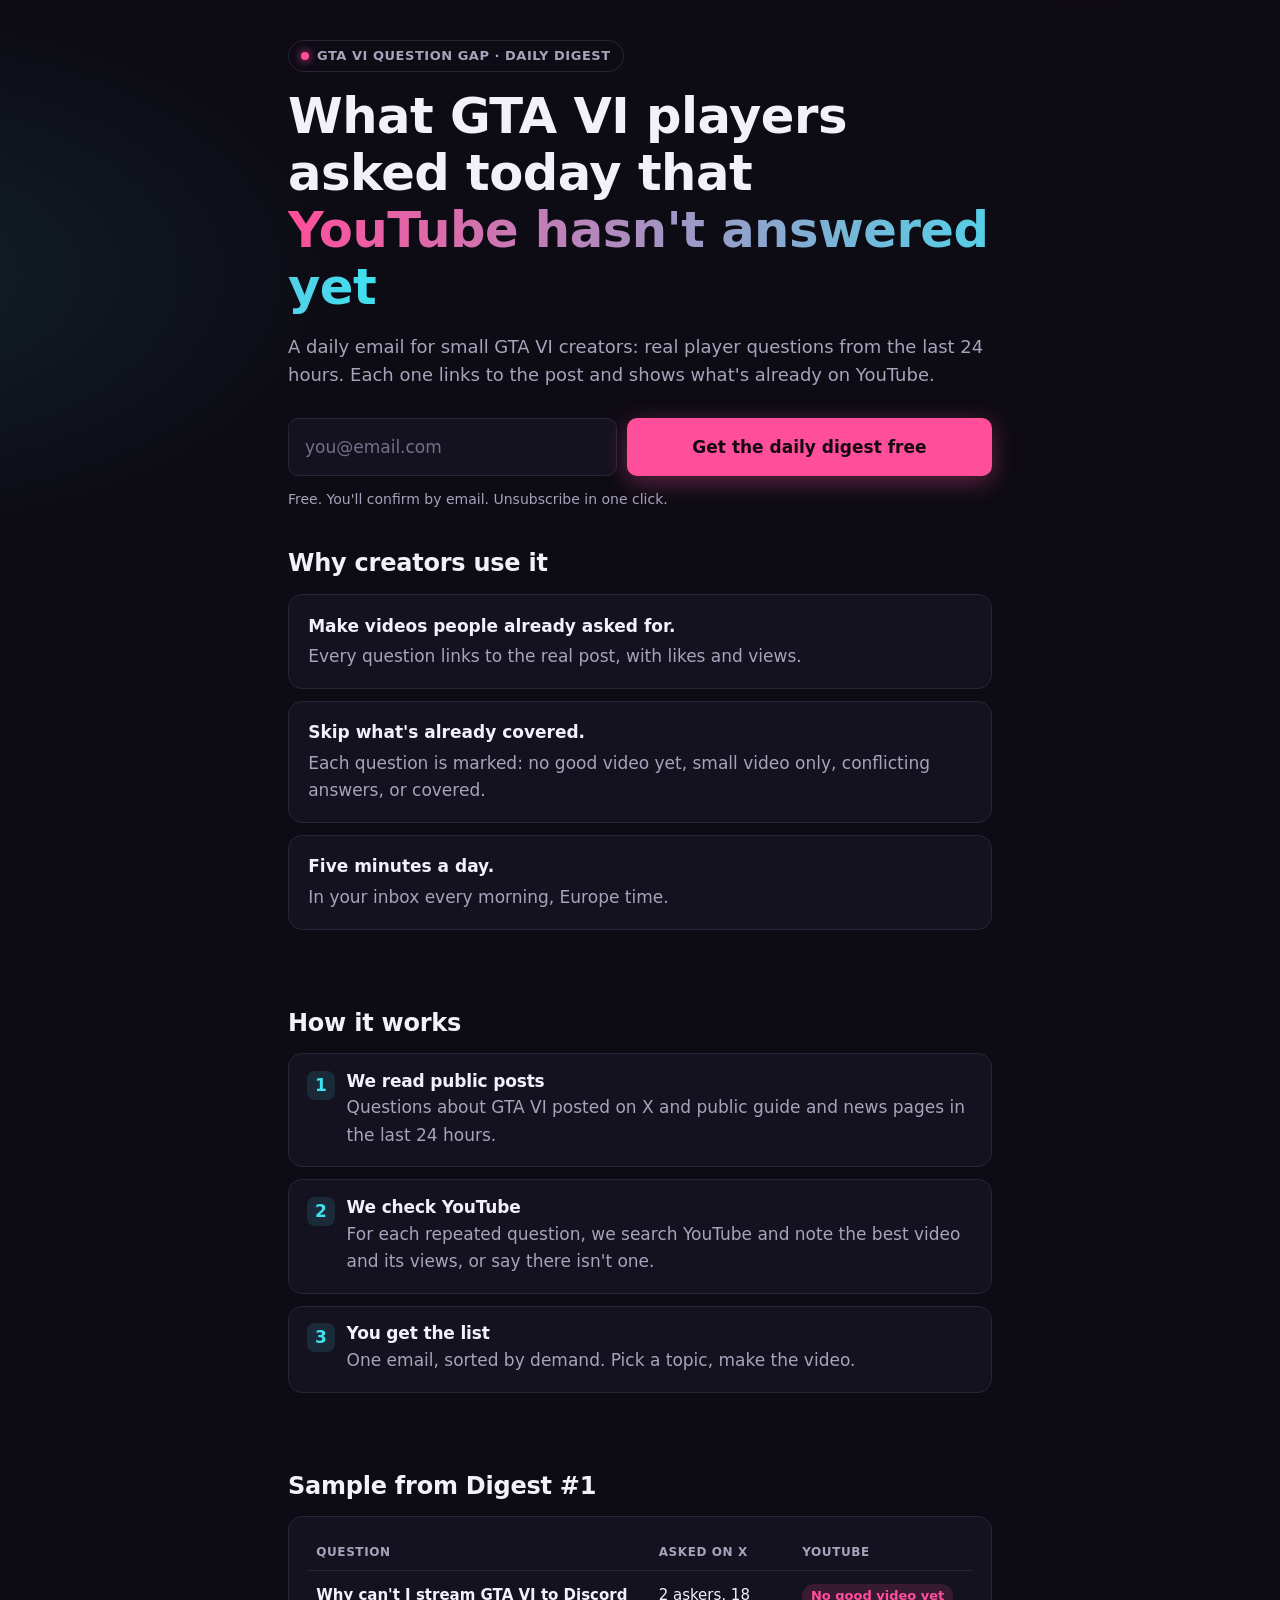
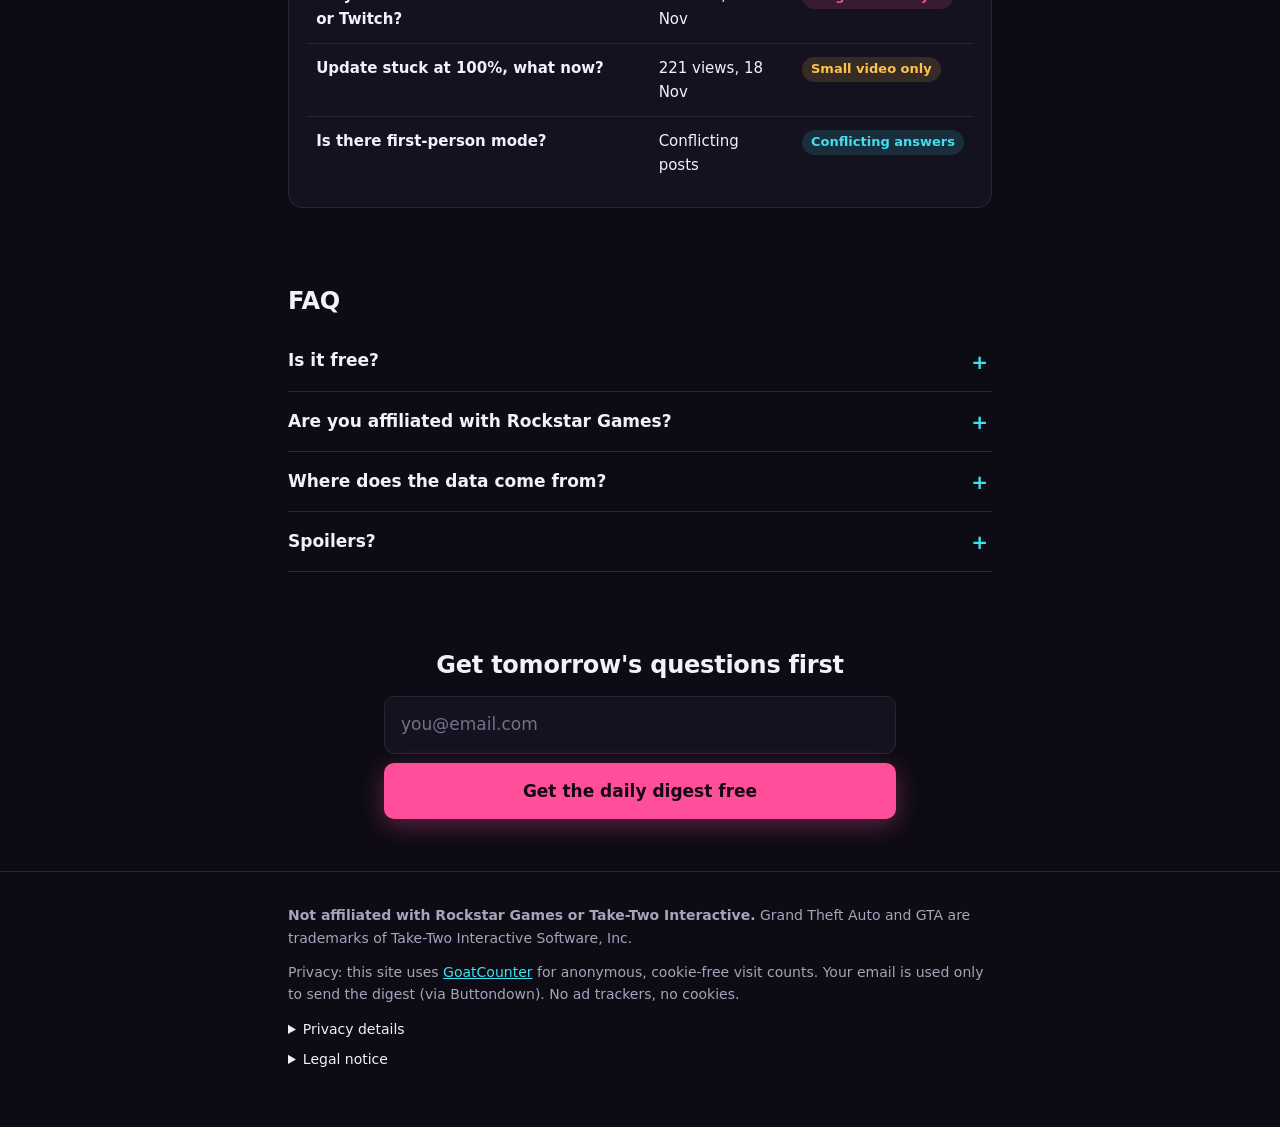
==== commit 555bdcee: "Free-only launch: remove price, Stripe and refund mentions" ====
--- a/docs/index.html
+++ b/docs/index.html
@@ -4,7 +4,7 @@
   <meta charset="utf-8">
   <meta name="viewport" content="width=device-width, initial-scale=1">
   <title>GTA VI Question Gap: what players asked today that YouTube hasn't answered</title>
-  <meta name="description" content="A daily email for small GTA VI creators: real player questions from the last 24 hours, each with what's already on YouTube. Get the next digest free.">
+  <meta name="description" content="A daily email for small GTA VI creators: real player questions from the last 24 hours, each with what's already on YouTube. Free.">
   <link rel="canonical" href="https://navidemad.github.io/vicecity-gaps/">
   <meta name="theme-color" content="#0d0b14">
   <link rel="icon" href="favicon.svg" type="image/svg+xml">
@@ -74,10 +74,7 @@
     }
     .btn-primary { flex: 1 1 auto; background: var(--pink); color: #160812; box-shadow: 0 6px 24px rgba(255, 79, 154, .35); }
     .btn-primary:hover { filter: brightness(1.08); }
-    .btn-secondary { border: 1px solid var(--cyan); color: var(--cyan); background: transparent; }
-    .btn-secondary:hover { background: rgba(63, 224, 240, .08); }
     .fine { color: var(--muted); font-size: .875rem; margin: 0; }
-    .founder { display: flex; flex-wrap: wrap; align-items: center; gap: .75rem 1rem; margin-top: 1.25rem; }
 
     .benefits { display: grid; gap: .75rem; padding: 0; margin: 0; list-style: none; }
     .benefits li, .steps li {
@@ -149,15 +146,10 @@
         <input id="email" type="email" name="email" required autocomplete="email" placeholder="you@email.com">
         <input type="hidden" name="tag" value="free">
         <input type="hidden" name="embed" value="1">
-        <button class="btn btn-primary" type="submit">Get the next digest free</button>
+        <button class="btn btn-primary" type="submit">Get the daily digest free</button>
       </form>
       <p class="fine">Free. You'll confirm by email. Unsubscribe in one click.</p>
 
-      <div class="founder">
-        <!-- Stripe Payment Link: replace with the LIVE link before running ads (see README). -->
-        <a class="btn btn-secondary" id="founder-cta" data-stripe-link href="https://buy.stripe.com/test_00w14n9B74Sp6Cu3BE8ww00" rel="noopener">€9/month founder price, refundable</a>
-        <span class="fine">Full refund within 14 days, cancel anytime.</span>
-      </div>
     </header>
 
     <section aria-labelledby="why">
@@ -189,9 +181,7 @@
 
     <section aria-labelledby="faq">
       <h2 id="faq">FAQ</h2>
-      <details class="faq"><summary>Is it free?</summary><p>The next two digests are free. The founder price is for the daily digest after that.</p></details>
-      <details class="faq"><summary>What do I get for €9/month?</summary><p>The full daily digest from Monday 23 Nov, at €9/month for as long as you stay subscribed. If the daily digest doesn't launch, every founder gets a full refund automatically.</p></details>
-      <details class="faq"><summary>Refunds?</summary><p>Ask within 14 days of any payment and you get it all back, no questions. Cancel anytime from the link in your receipt.</p></details>
+      <details class="faq"><summary>Is it free?</summary><p>Yes. Sign up and you'll get the digest by email every morning.</p></details>
       <details class="faq"><summary>Are you affiliated with Rockstar Games?</summary><p>No. This is an independent project, not affiliated with, endorsed or sponsored by Rockstar Games or Take-Two Interactive. Grand Theft Auto and GTA are their trademarks.</p></details>
       <details class="faq"><summary>Where does the data come from?</summary><p>Public X posts, public YouTube search results, and public guide and news sites. No private messages, no logins, no personal data beyond your email.</p></details>
       <details class="faq"><summary>Spoilers?</summary><p>Questions are written spoiler-light. Story questions are marked.</p></details>
@@ -204,19 +194,18 @@
         <input id="email-2" type="email" name="email" required autocomplete="email" placeholder="you@email.com">
         <input type="hidden" name="tag" value="free">
         <input type="hidden" name="embed" value="1">
-        <button class="btn btn-primary" type="submit">Get the next digest free</button>
+        <button class="btn btn-primary" type="submit">Get the daily digest free</button>
       </form>
-      <p class="fine">Or <a href="https://buy.stripe.com/test_00w14n9B74Sp6Cu3BE8ww00" data-stripe-link rel="noopener">lock in the €9/month founder price</a>.</p>
     </section>
   </main>
 
   <footer>
     <div class="wrap">
       <p><strong>Not affiliated with Rockstar Games or Take-Two Interactive.</strong> Grand Theft Auto and GTA are trademarks of Take-Two Interactive Software, Inc.</p>
-      <p id="privacy">Privacy: this site uses <a href="https://www.goatcounter.com" rel="noopener">GoatCounter</a> for anonymous, cookie-free visit counts. Your email is used only to send the digest (via Buttondown); payments are handled by Stripe. No ads trackers, no cookies.</p>
+      <p id="privacy">Privacy: this site uses <a href="https://www.goatcounter.com" rel="noopener">GoatCounter</a> for anonymous, cookie-free visit counts. Your email is used only to send the digest (via Buttondown). No ad trackers, no cookies.</p>
       <details>
         <summary>Privacy details</summary>
-        <p>Data collected: your email address (to send the digest, legal basis: your consent, confirmed by email), the ad campaign that brought you here (from the link you clicked, to measure which ads work), and anonymous page and click counts. Processors: Buttondown LLC (email, United States), Stripe (payments), GoatCounter (analytics, no cookies, no personal data). We keep your email until you unsubscribe. To access or delete your data, write to <span class="todo">[contact email]</span>. You can complain to the CNIL (cnil.fr) or your local data protection authority.</p>
+        <p>Data collected: your email address (to send the digest, legal basis: your consent, confirmed by email), the ad campaign that brought you here (from the link you clicked, to measure which ads work), and anonymous page and click counts. Processors: Buttondown LLC (email, United States), GoatCounter (analytics, no cookies, no personal data). We keep your email until you unsubscribe. To access or delete your data, write to <span class="todo">[contact email]</span>. You can complain to the CNIL (cnil.fr) or your local data protection authority.</p>
       </details>
       <details>
         <summary>Legal notice</summary>
@@ -249,15 +238,6 @@
           gc.count({ path: name, title: title, event: true, referrer: label });
         }
       }
-
-      // Stripe Payment Links accept utm_* and client_reference_id (letters, digits, - and _).
-      document.querySelectorAll("[data-stripe-link]").forEach(function (a) {
-        var url = new URL(a.href);
-        KEYS.forEach(function (k) { if (utm[k]) url.searchParams.set(k, utm[k]); });
-        url.searchParams.set("client_reference_id", clean(label.replace("/", "__")) || "direct");
-        a.href = url.toString();
-        a.addEventListener("click", function () { track("click-stripe-founder", "Founder €9/month (Stripe)"); });
-      });
 
       // Buttondown: attach source/campaign tags and count the submit (sent with sendBeacon).
       document.querySelectorAll("form.signup").forEach(function (form) {
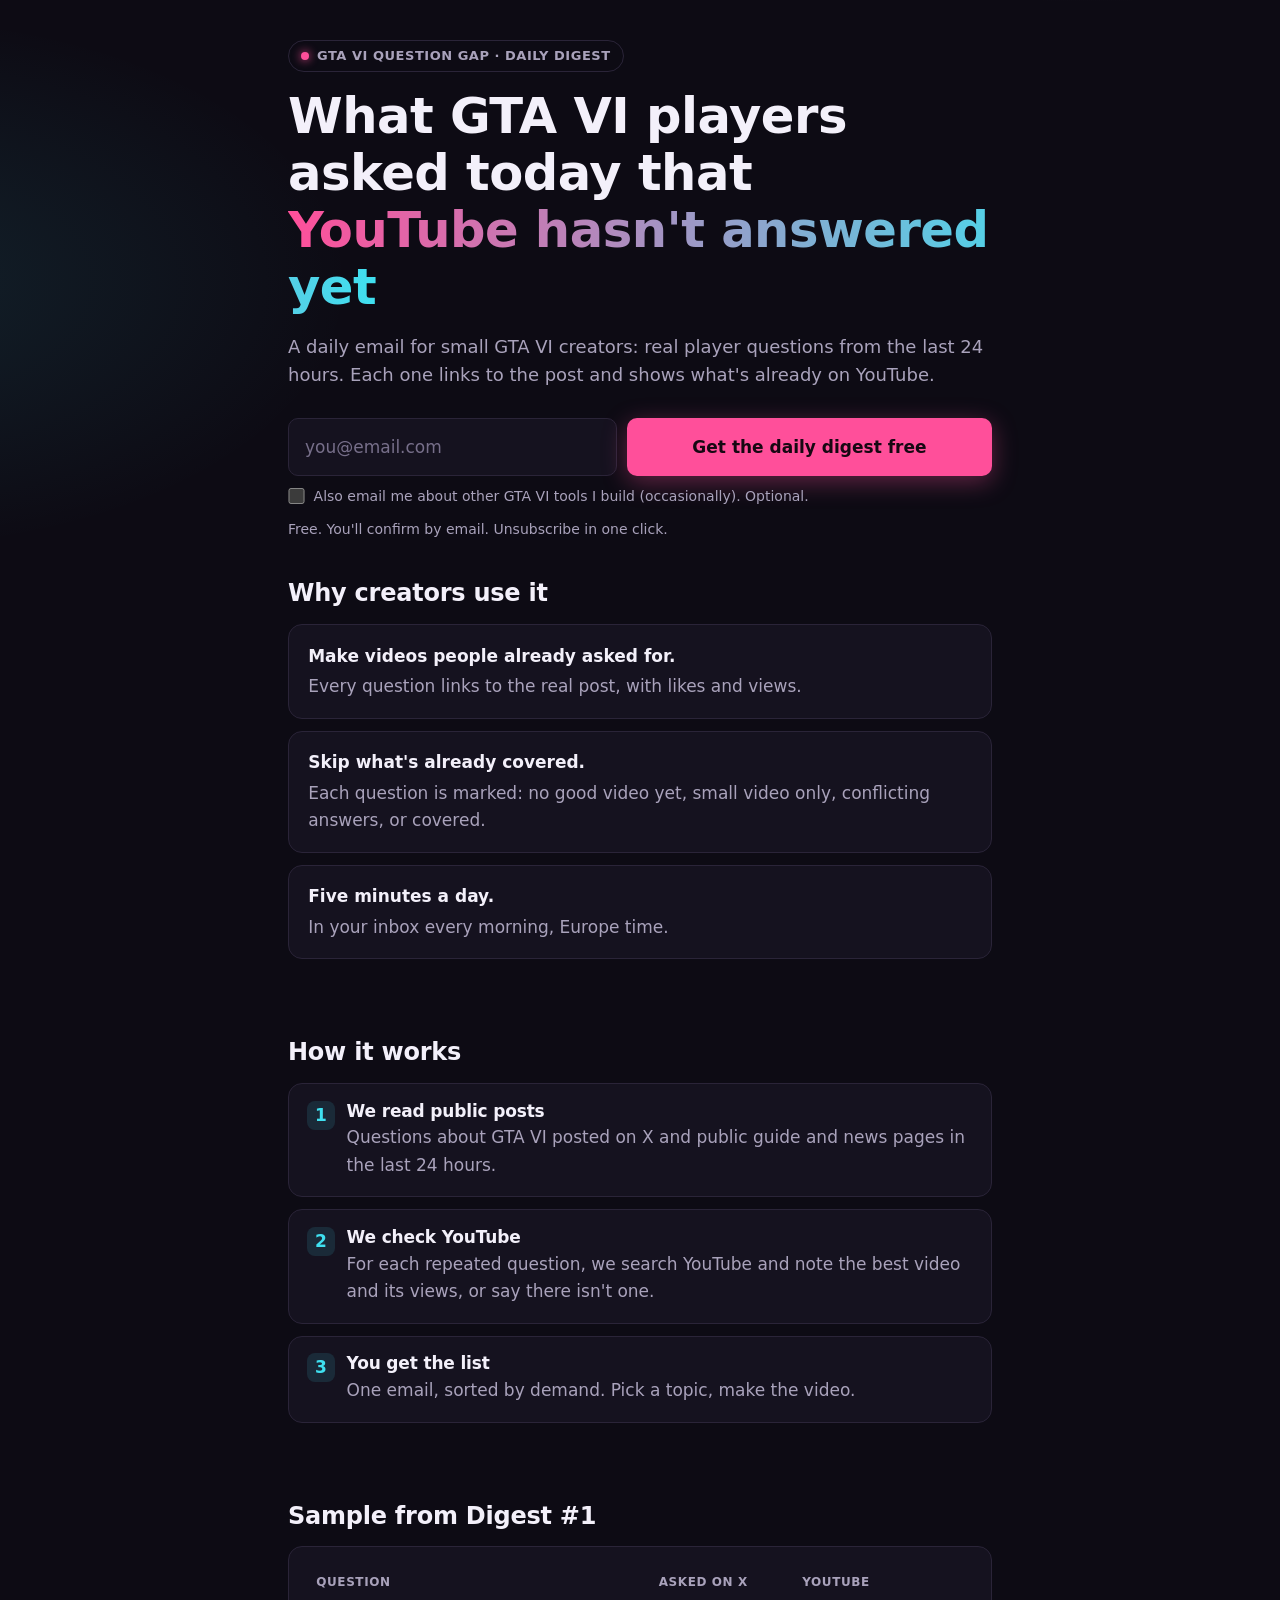
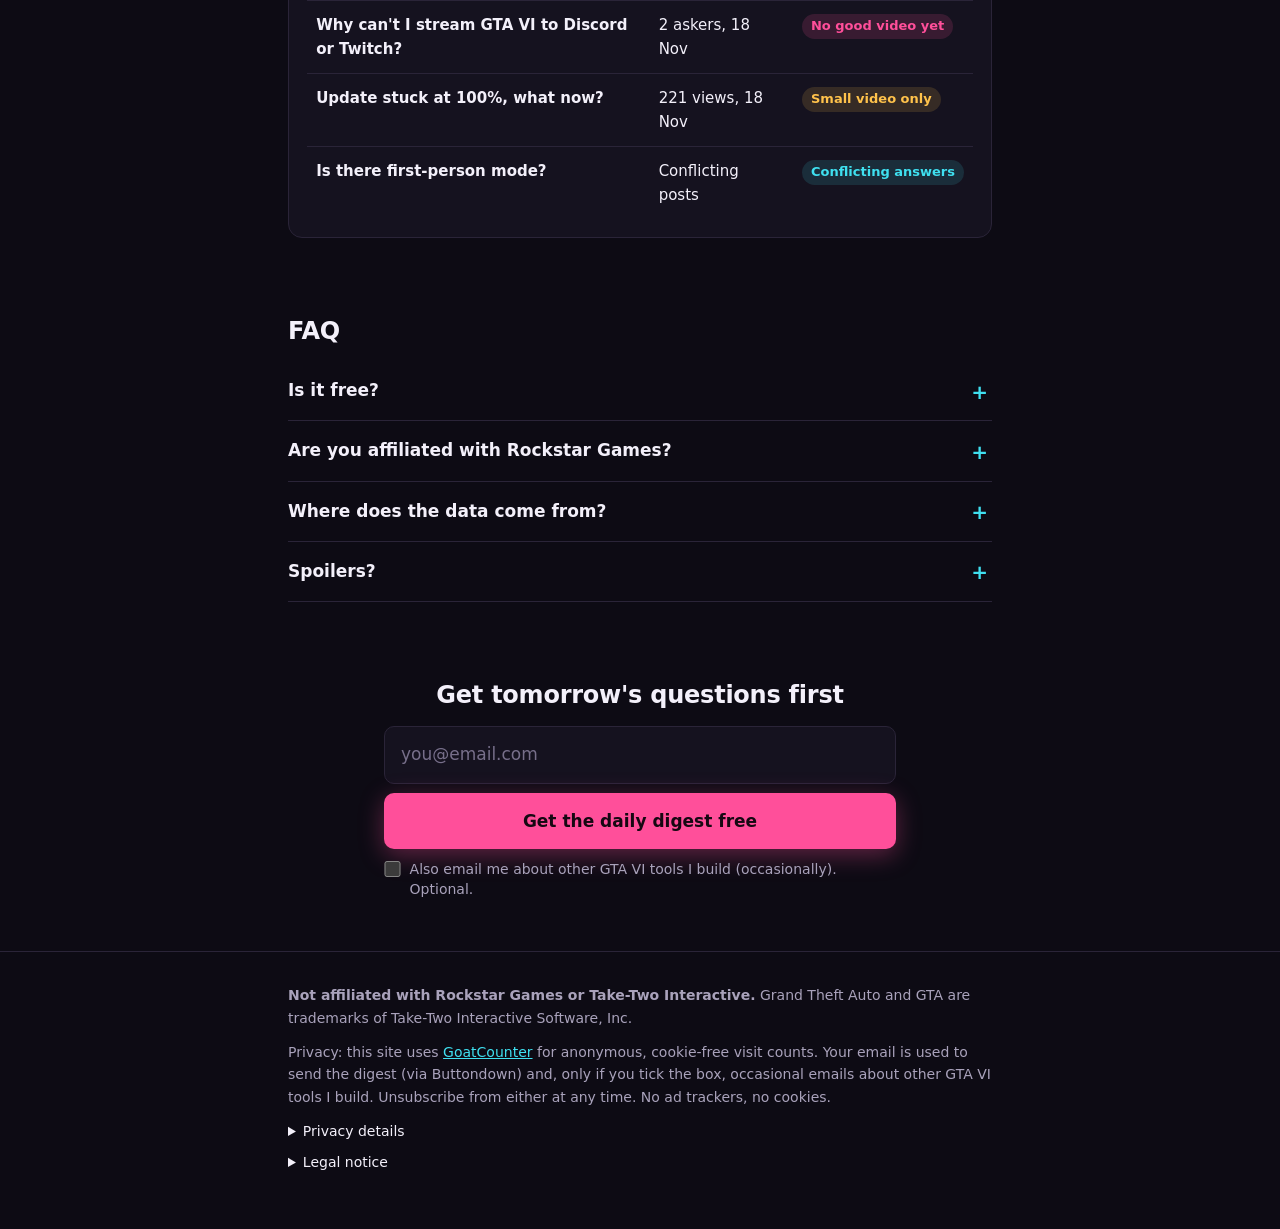
==== commit 934a2b66: "Optional consent for emails about future GTA VI products (marketing-ok tag)" ====
--- a/docs/index.html
+++ b/docs/index.html
@@ -60,7 +60,7 @@
     .sub { color: var(--muted); font-size: 1.125rem; margin: 0 0 1.75rem; }
 
     .signup { display: flex; flex-wrap: wrap; gap: .6rem; margin: 0 0 .75rem; }
-    .signup input {
+    .signup input[type="email"] {
       flex: 1 1 15rem; min-width: 0; padding: .9rem 1rem;
       border: 1px solid var(--line); border-radius: 10px;
       background: var(--bg-2); color: var(--fg); font: inherit;
@@ -75,6 +75,8 @@
     .btn-primary { flex: 1 1 auto; background: var(--pink); color: #160812; box-shadow: 0 6px 24px rgba(255, 79, 154, .35); }
     .btn-primary:hover { filter: brightness(1.08); }
     .fine { color: var(--muted); font-size: .875rem; margin: 0; }
+    .optin { flex: 1 1 100%; display: flex; gap: .55rem; align-items: flex-start; color: var(--muted); font-size: .875rem; line-height: 1.45; cursor: pointer; text-align: left; }
+    .optin input { flex: none; width: 1.05rem; height: 1.05rem; margin: .12rem 0 0; accent-color: var(--pink); }
 
     .benefits { display: grid; gap: .75rem; padding: 0; margin: 0; list-style: none; }
     .benefits li, .steps li {
@@ -147,6 +149,7 @@
         <input type="hidden" name="tag" value="free">
         <input type="hidden" name="embed" value="1">
         <button class="btn btn-primary" type="submit">Get the daily digest free</button>
+        <label class="optin"><input type="checkbox" name="tag" value="marketing-ok"> Also email me about other GTA&nbsp;VI tools I build (occasionally). Optional.</label>
       </form>
       <p class="fine">Free. You'll confirm by email. Unsubscribe in one click.</p>
 
@@ -195,6 +198,7 @@
         <input type="hidden" name="tag" value="free">
         <input type="hidden" name="embed" value="1">
         <button class="btn btn-primary" type="submit">Get the daily digest free</button>
+        <label class="optin"><input type="checkbox" name="tag" value="marketing-ok"> Also email me about other GTA&nbsp;VI tools I build (occasionally). Optional.</label>
       </form>
     </section>
   </main>
@@ -202,10 +206,10 @@
   <footer>
     <div class="wrap">
       <p><strong>Not affiliated with Rockstar Games or Take-Two Interactive.</strong> Grand Theft Auto and GTA are trademarks of Take-Two Interactive Software, Inc.</p>
-      <p id="privacy">Privacy: this site uses <a href="https://www.goatcounter.com" rel="noopener">GoatCounter</a> for anonymous, cookie-free visit counts. Your email is used only to send the digest (via Buttondown). No ad trackers, no cookies.</p>
+      <p id="privacy">Privacy: this site uses <a href="https://www.goatcounter.com" rel="noopener">GoatCounter</a> for anonymous, cookie-free visit counts. Your email is used to send the digest (via Buttondown) and, only if you tick the box, occasional emails about other GTA&nbsp;VI tools I build. Unsubscribe from either at any time. No ad trackers, no cookies.</p>
       <details>
         <summary>Privacy details</summary>
-        <p>Data collected: your email address (to send the digest, legal basis: your consent, confirmed by email), the ad campaign that brought you here (from the link you clicked, to measure which ads work), and anonymous page and click counts. Processors: Buttondown LLC (email, United States), GoatCounter (analytics, no cookies, no personal data). We keep your email until you unsubscribe. To access or delete your data, write to <span class="todo">[contact email]</span>. You can complain to the CNIL (cnil.fr) or your local data protection authority.</p>
+        <p>Data collected: your email address, used to send the digest and, if you ticked the optional box, occasional emails about other GTA VI tools and products from the same publisher (legal basis: your consent, given separately for each and confirmed by email; your address is never sold, shared or uploaded to ad platforms), the ad campaign that brought you here (from the link you clicked, to measure which ads work), and anonymous page and click counts. Processors: Buttondown LLC (email, United States), GoatCounter (analytics, no cookies, no personal data). We keep your email until you unsubscribe. To access or delete your data, write to <span class="todo">[contact email]</span>. You can complain to the CNIL (cnil.fr) or your local data protection authority.</p>
       </details>
       <details>
         <summary>Legal notice</summary>
@@ -247,7 +251,11 @@
           input.type = "hidden"; input.name = "tag"; input.value = tag;
           form.appendChild(input);
         });
-        form.addEventListener("submit", function () { track("signup-submit", "Free digest sign-up"); });
+        form.addEventListener("submit", function () {
+          track("signup-submit", "Free digest sign-up");
+          var optin = form.querySelector('input[value="marketing-ok"]');
+          if (optin && optin.checked) track("signup-marketing-optin", "Opted in to other products");
+        });
       });
     })();
   </script>
